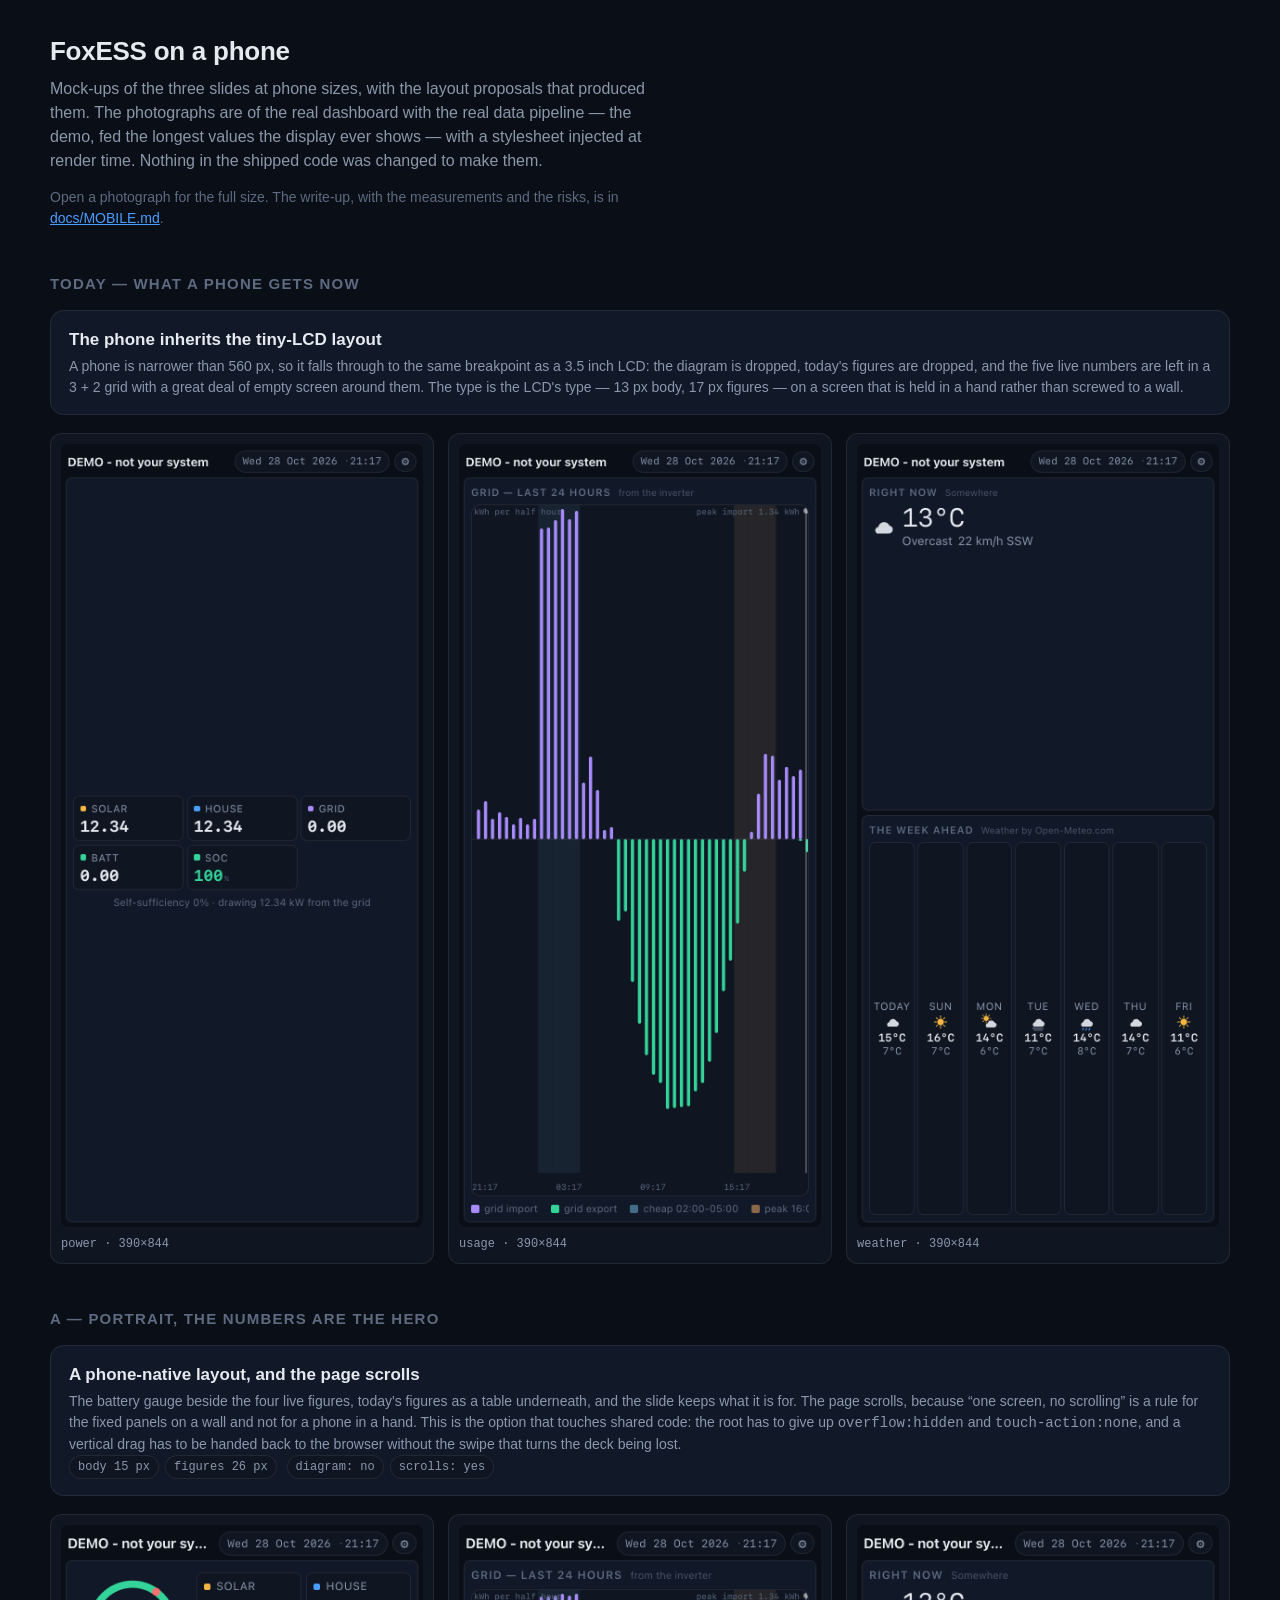
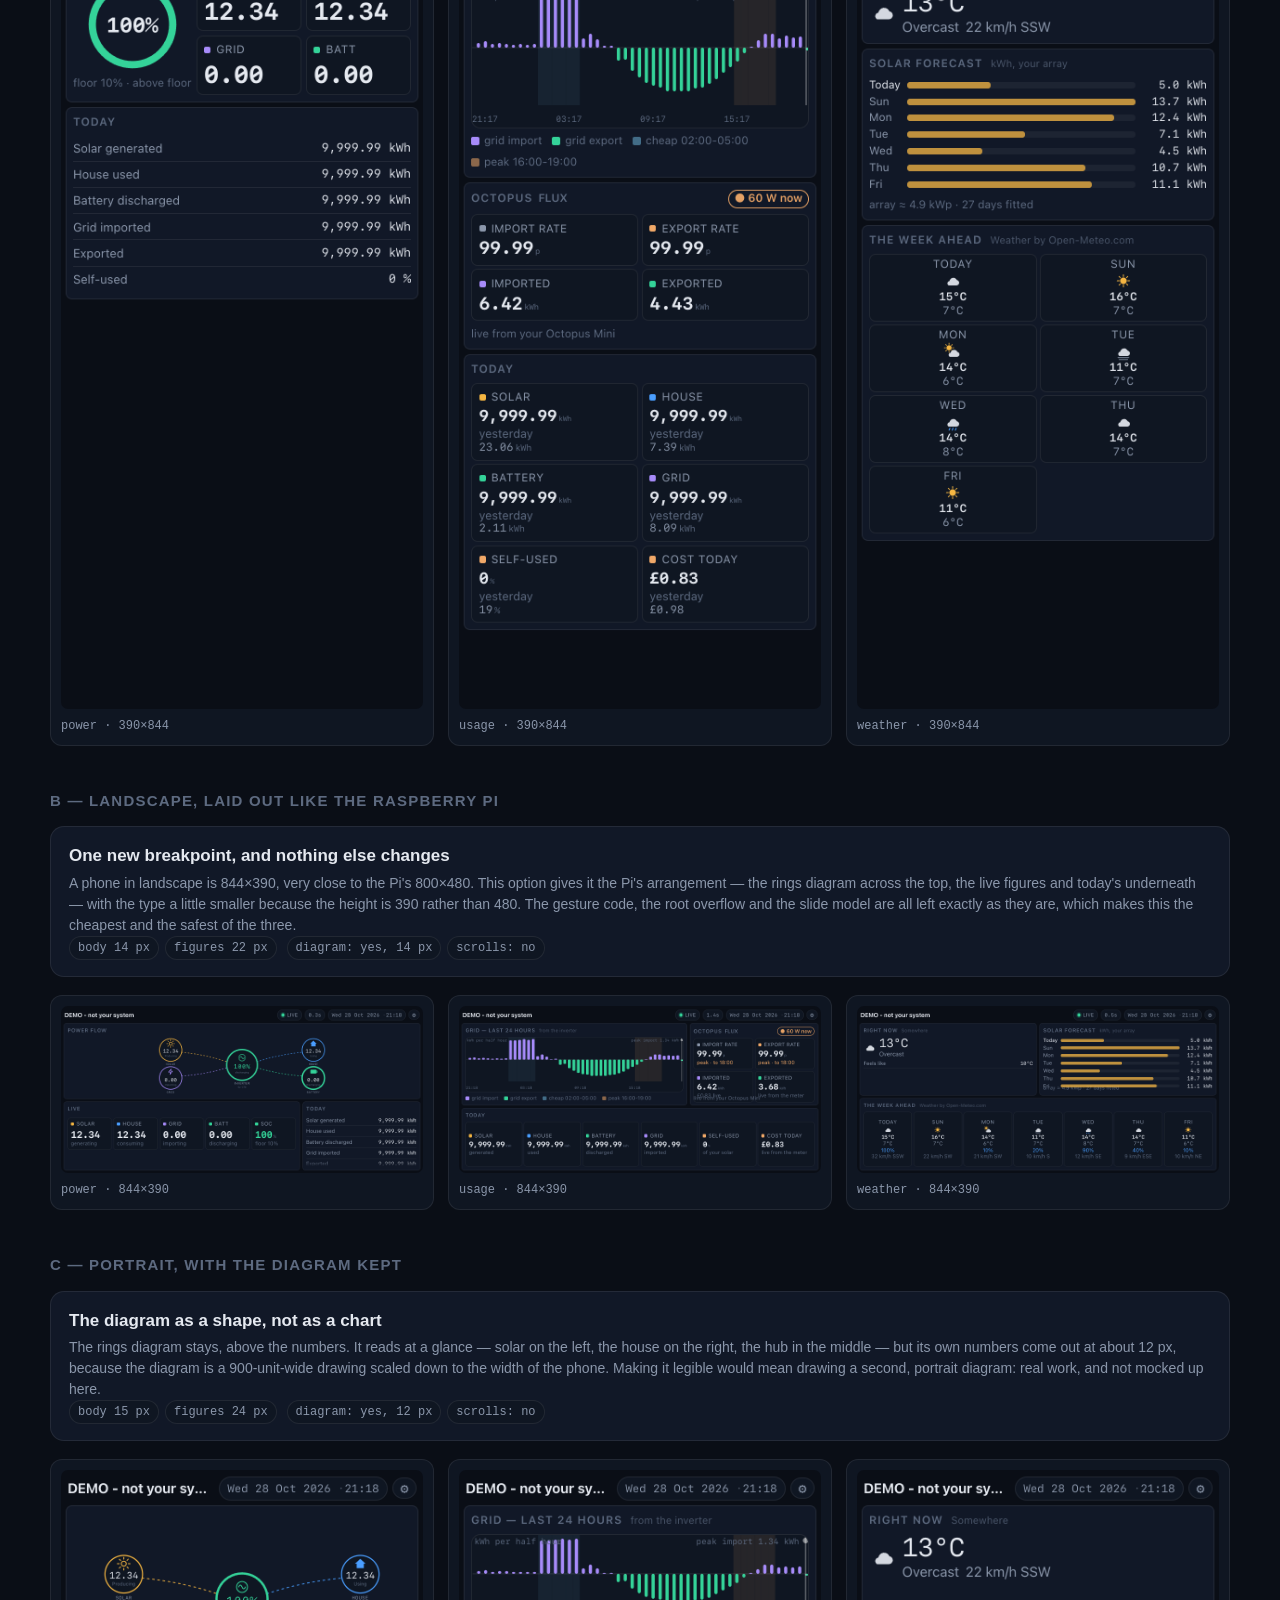
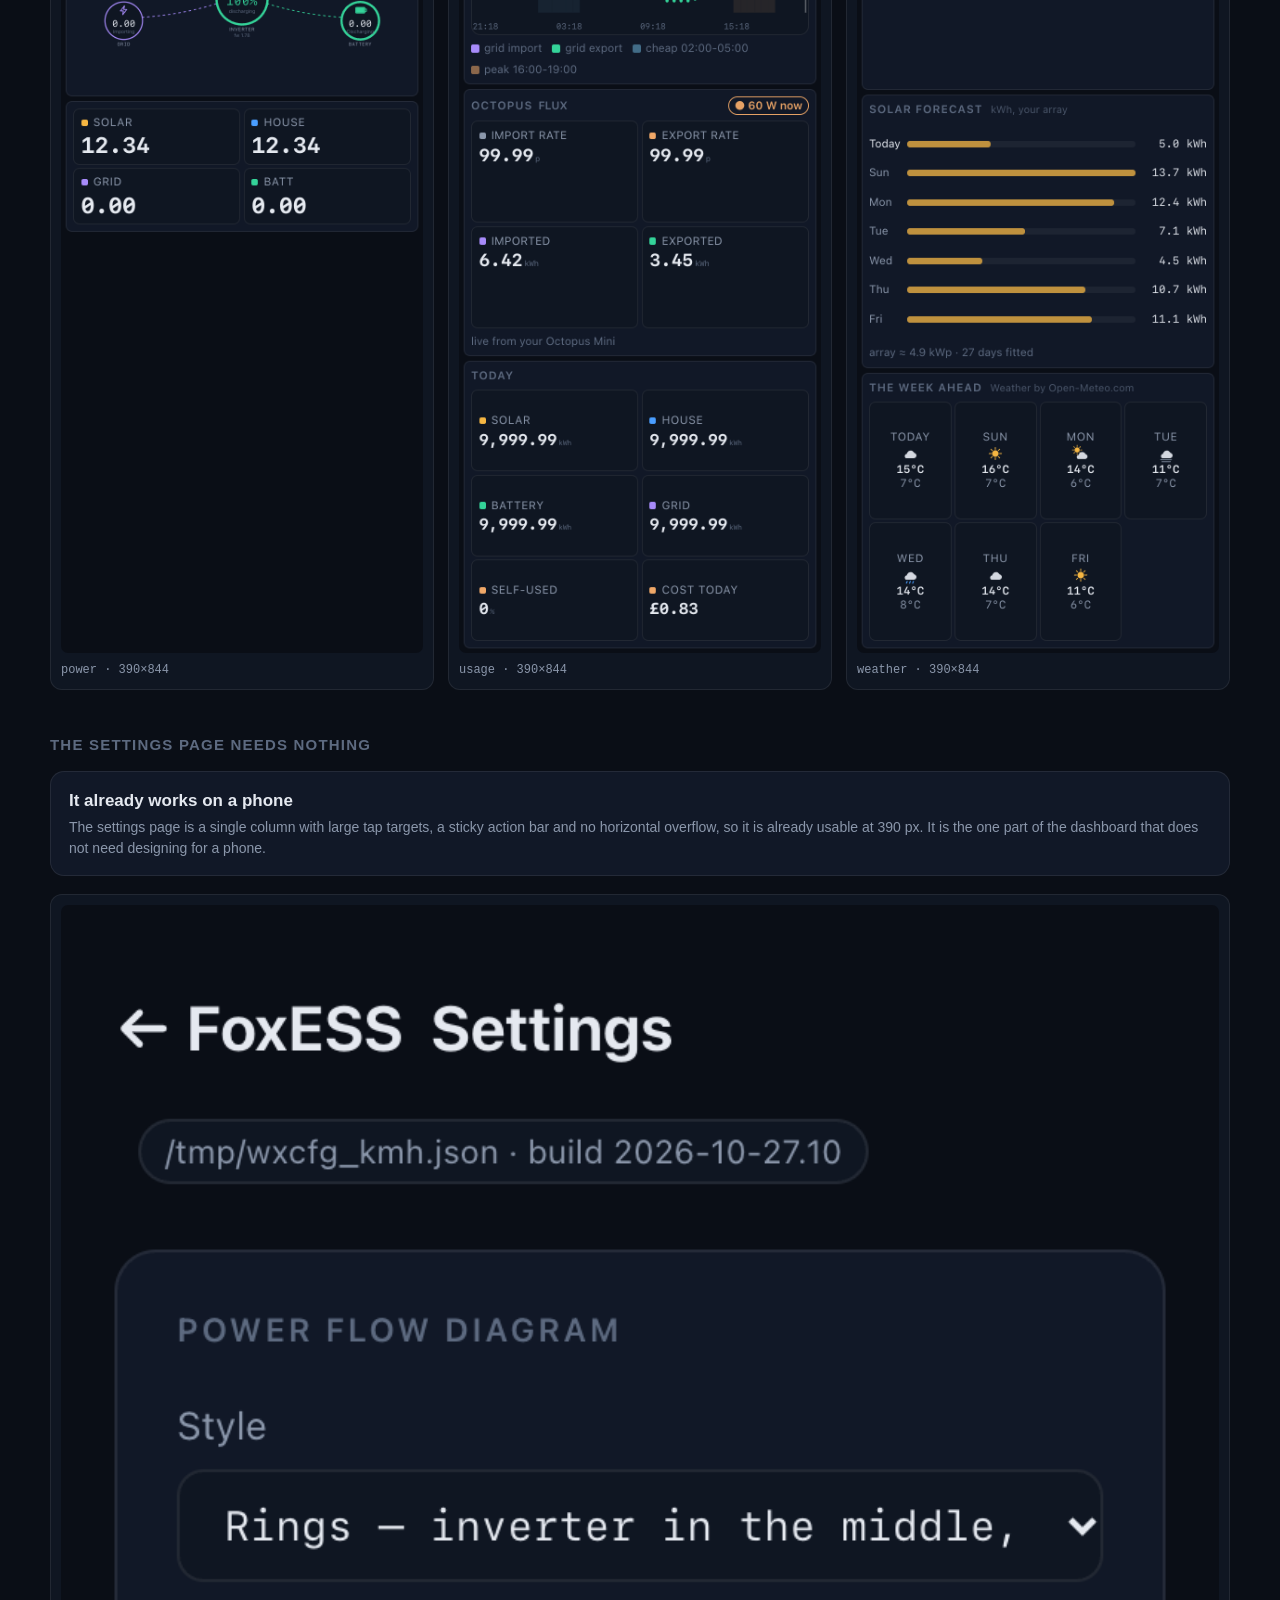
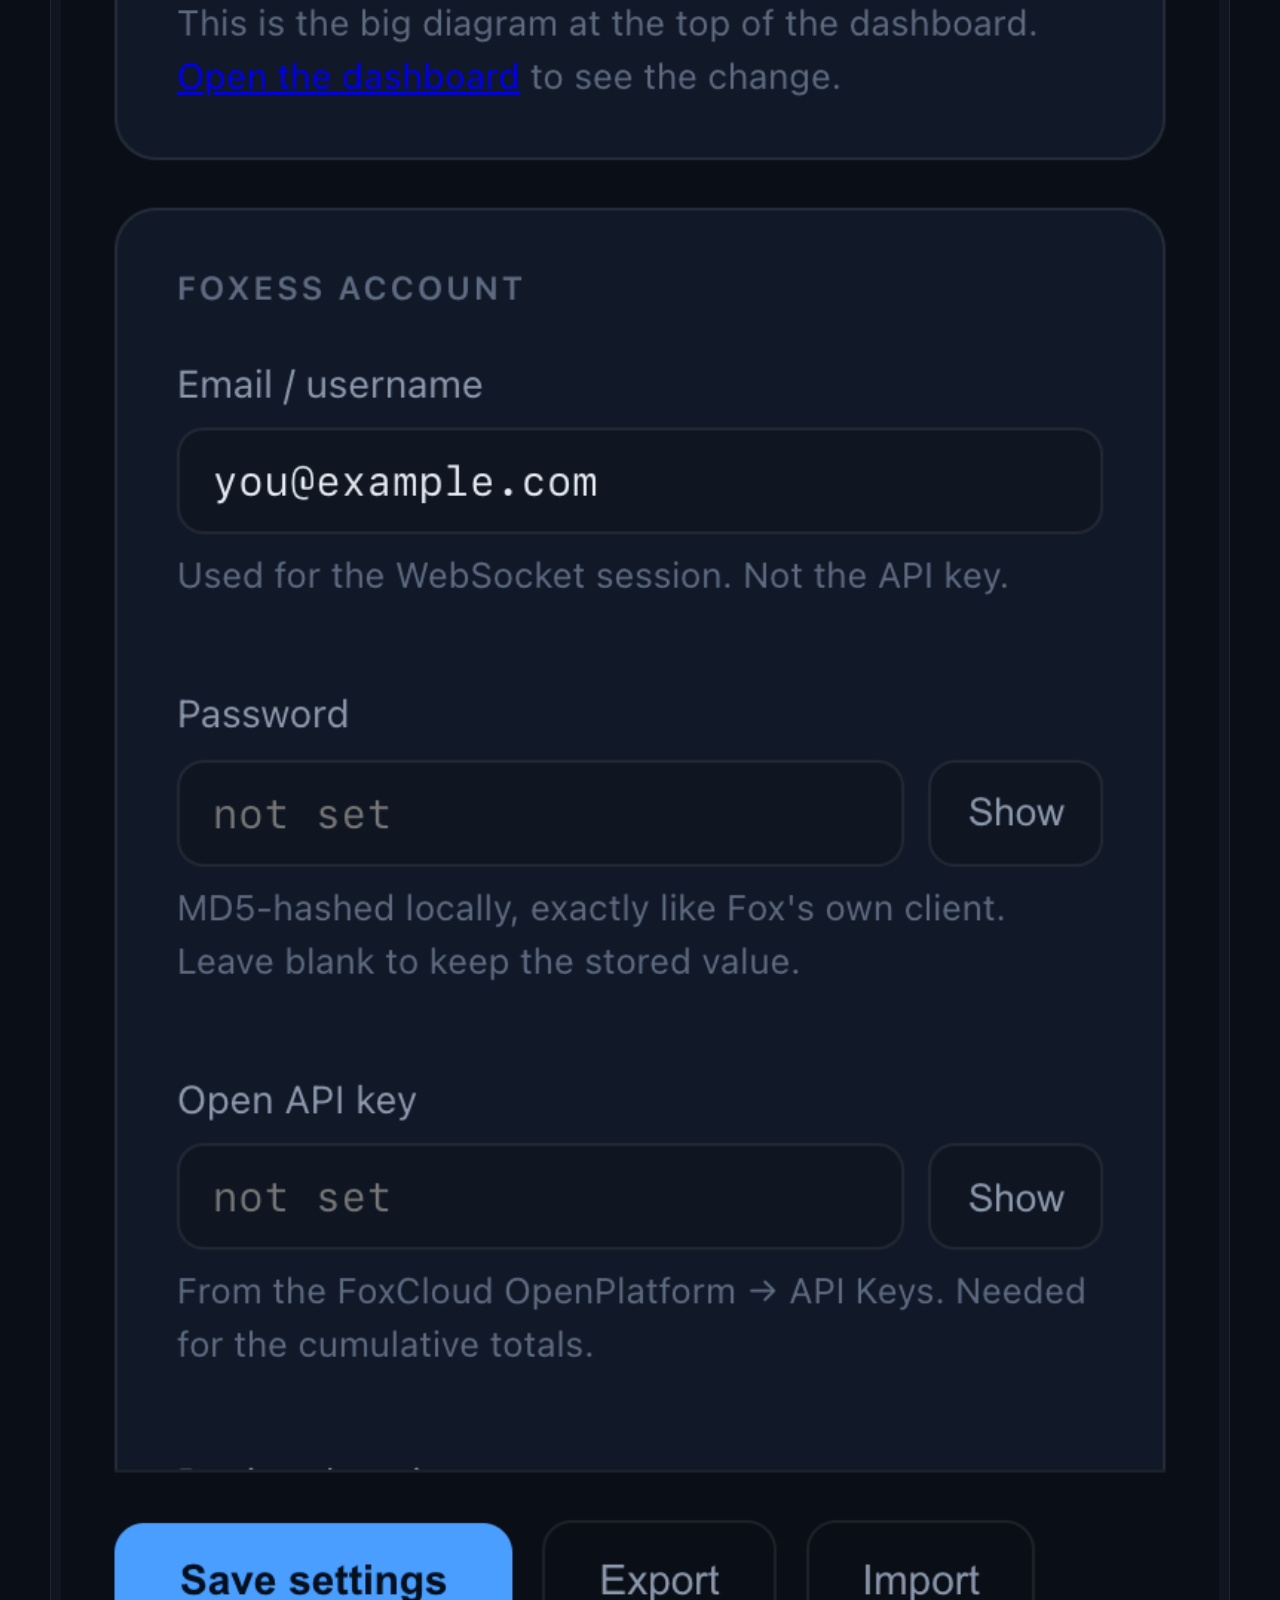
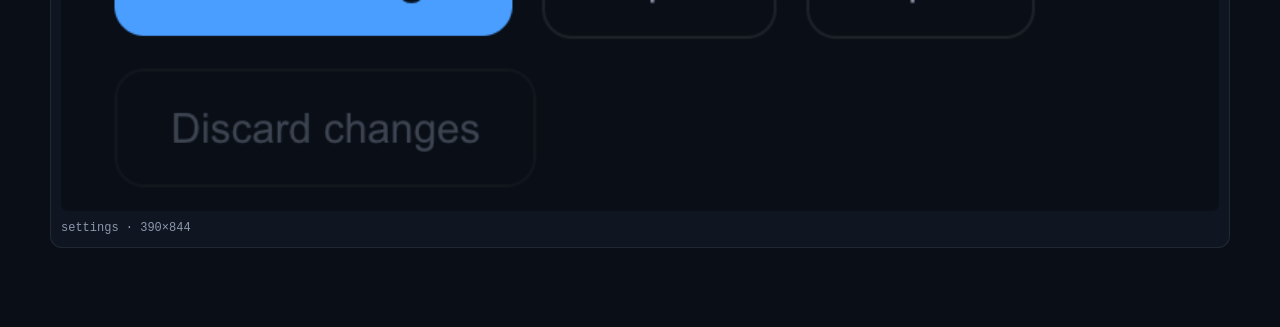
==== docs/mockups/index.html @ 98e1ace0 "The phone layouts, as proposals and pictures. A phone is narrower than the smallest breakpoint the d" ====
<!DOCTYPE html>
<html lang="en">
<head>
<meta charset="utf-8">
<meta name="viewport" content="width=device-width,initial-scale=1">
<title>FoxESS on a phone — mock-ups</title>
<style>
:root{
  --bg:#0a0e16; --panel:#111827; --panel2:#0f1622; --line:rgba(255,255,255,.08);
  --text:#e5e9f0; --muted:#8b97ab; --dim:#5d6a80;
  --pv:#f5b642; --load:#4a9eff; --grid:#a78bfa; --bat:#34d399;
  --font-ui:-apple-system,BlinkMacSystemFont,"Segoe UI",Roboto,sans-serif;
  --font-mono:ui-monospace,SFMono-Regular,Menlo,Consolas,monospace;
}
*{box-sizing:border-box}
body{background:var(--bg);color:var(--text);font-family:var(--font-ui);
     margin:0;padding:32px 20px 80px;line-height:1.5}
main{max-width:1180px;margin:0 auto}
h1{font-size:26px;margin:0 0 6px;letter-spacing:-.01em}
h2{font-size:15px;letter-spacing:.08em;text-transform:uppercase;color:var(--dim);
   margin:44px 0 14px;font-weight:600}
p.lede{color:var(--muted);max-width:70ch;margin:0 0 8px}
p.note{color:var(--dim);font-size:14px;max-width:78ch}
a{color:var(--load)}
.card{background:var(--panel);border:1px solid var(--line);border-radius:14px;
      padding:16px 18px;margin:0 0 18px}
.card h3{margin:0 0 4px;font-size:17px}
.card p{margin:0;color:var(--muted);font-size:14px}
.shots{display:grid;grid-template-columns:repeat(auto-fit,minmax(260px,1fr));gap:14px}
figure{margin:0;background:var(--panel2);border:1px solid var(--line);border-radius:12px;
       padding:10px}
figure img{width:100%;display:block;border-radius:7px;background:#000}
figcaption{color:var(--muted);font-size:12px;margin-top:8px;font-family:var(--font-mono)}
table{border-collapse:collapse;width:100%;margin-top:10px;font-size:13px}
th,td{text-align:left;padding:6px 10px;border-bottom:1px solid var(--line)}
th{color:var(--dim);font-weight:600;text-transform:uppercase;font-size:11px;
   letter-spacing:.08em}
td{font-family:var(--font-mono);color:var(--muted)}
td.k{font-family:var(--font-ui);color:var(--text)}
.yes{color:var(--bat)}.no{color:var(--pv)}
.pill{display:inline-block;padding:2px 8px;border-radius:999px;background:var(--panel2);
      border:1px solid var(--line);color:var(--muted);font-size:12px;
      font-family:var(--font-mono);margin-right:6px}
</style>
</head>
<body>
<main>
  <h1>FoxESS on a phone</h1>
  <p class="lede">
    Mock-ups of the three slides at phone sizes, with the layout proposals
    that produced them. The photographs are of the real dashboard with the
    real data pipeline — the demo, fed the longest values the display ever
    shows — with a stylesheet injected at render time. Nothing in the
    shipped code was changed to make them.
  </p>
  <p class="note">
    Open a photograph for the full size. The write-up, with the measurements
    and the risks, is in <a href="../MOBILE.md">docs/MOBILE.md</a>.
  </p>

  <h2>Today — what a phone gets now</h2>
  <div class="card">
    <h3>The phone inherits the tiny-LCD layout</h3>
    <p>
      A phone is narrower than 560&nbsp;px, so it falls through to the same
      breakpoint as a 3.5&nbsp;inch LCD: the diagram is dropped, today's
      figures are dropped, and the five live numbers are left in a 3&nbsp;+&nbsp;2
      grid with a great deal of empty screen around them. The type is the
      LCD's type — 13&nbsp;px body, 17&nbsp;px figures — on a screen that is
      held in a hand rather than screwed to a wall.
    </p>
  </div>
  <div class="shots">
    <figure><img src="mobile-today-power-phone-390x844.png" alt="Power slide today">
      <figcaption>power · 390×844</figcaption></figure>
    <figure><img src="mobile-today-usage-phone-390x844.png" alt="Usage slide today">
      <figcaption>usage · 390×844</figcaption></figure>
    <figure><img src="mobile-today-weather-phone-390x844.png" alt="Weather slide today">
      <figcaption>weather · 390×844</figcaption></figure>
  </div>

  <h2>A — portrait, the numbers are the hero</h2>
  <div class="card">
    <h3>A phone-native layout, and the page scrolls</h3>
    <p>
      The battery gauge beside the four live figures, today's figures as a
      table underneath, and the slide keeps what it is for. The page scrolls,
      because “one screen, no scrolling” is a rule for the fixed panels on a
      wall and not for a phone in a hand. This is the option that touches
      shared code: the root has to give up <code>overflow:hidden</code> and
      <code>touch-action:none</code>, and a vertical drag has to be handed
      back to the browser without the swipe that turns the deck being lost.
    </p>
    <p><span class="pill">body 15 px</span><span class="pill">figures 26 px</span>
       <span class="pill">diagram: no</span><span class="pill">scrolls: yes</span></p>
  </div>
  <div class="shots">
    <figure><img src="mobile-a-power-phone-390x844.png" alt="Candidate A, power slide">
      <figcaption>power · 390×844</figcaption></figure>
    <figure><img src="mobile-a-usage-phone-390x844.png" alt="Candidate A, usage slide">
      <figcaption>usage · 390×844</figcaption></figure>
    <figure><img src="mobile-a-weather-phone-390x844.png" alt="Candidate A, weather slide">
      <figcaption>weather · 390×844</figcaption></figure>
  </div>

  <h2>B — landscape, laid out like the Raspberry Pi</h2>
  <div class="card">
    <h3>One new breakpoint, and nothing else changes</h3>
    <p>
      A phone in landscape is 844×390, very close to the Pi's 800×480. This
      option gives it the Pi's arrangement — the rings diagram across the
      top, the live figures and today's underneath — with the type a little
      smaller because the height is 390 rather than 480. The gesture code,
      the root overflow and the slide model are all left exactly as they
      are, which makes this the cheapest and the safest of the three.
    </p>
    <p><span class="pill">body 14 px</span><span class="pill">figures 22 px</span>
       <span class="pill">diagram: yes, 14 px</span><span class="pill">scrolls: no</span></p>
  </div>
  <div class="shots">
    <figure><img src="mobile-b-power-phone-landscape-844x390.png" alt="Candidate B, power slide">
      <figcaption>power · 844×390</figcaption></figure>
    <figure><img src="mobile-b-usage-phone-landscape-844x390.png" alt="Candidate B, usage slide">
      <figcaption>usage · 844×390</figcaption></figure>
    <figure><img src="mobile-b-weather-phone-landscape-844x390.png" alt="Candidate B, weather slide">
      <figcaption>weather · 844×390</figcaption></figure>
  </div>

  <h2>C — portrait, with the diagram kept</h2>
  <div class="card">
    <h3>The diagram as a shape, not as a chart</h3>
    <p>
      The rings diagram stays, above the numbers. It reads at a glance — solar
      on the left, the house on the right, the hub in the middle — but its own
      numbers come out at about 12&nbsp;px, because the diagram is a
      900-unit-wide drawing scaled down to the width of the phone. Making it
      legible would mean drawing a second, portrait diagram: real work, and
      not mocked up here.
    </p>
    <p><span class="pill">body 15 px</span><span class="pill">figures 24 px</span>
       <span class="pill">diagram: yes, 12 px</span><span class="pill">scrolls: no</span></p>
  </div>
  <div class="shots">
    <figure><img src="mobile-c-power-phone-390x844.png" alt="Candidate C, power slide">
      <figcaption>power · 390×844</figcaption></figure>
    <figure><img src="mobile-c-usage-phone-390x844.png" alt="Candidate C, usage slide">
      <figcaption>usage · 390×844</figcaption></figure>
    <figure><img src="mobile-c-weather-phone-390x844.png" alt="Candidate C, weather slide">
      <figcaption>weather · 390×844</figcaption></figure>
  </div>

  <h2>The settings page needs nothing</h2>
  <div class="card">
    <h3>It already works on a phone</h3>
    <p>
      The settings page is a single column with large tap targets, a sticky
      action bar and no horizontal overflow, so it is already usable at
      390&nbsp;px. It is the one part of the dashboard that does not need
      designing for a phone.
    </p>
  </div>
  <div class="shots">
    <figure><img src="settings-phone-390x844.png" alt="The settings page on a phone">
      <figcaption>settings · 390×844</figcaption></figure>
  </div>
</main>
</body>
</html>
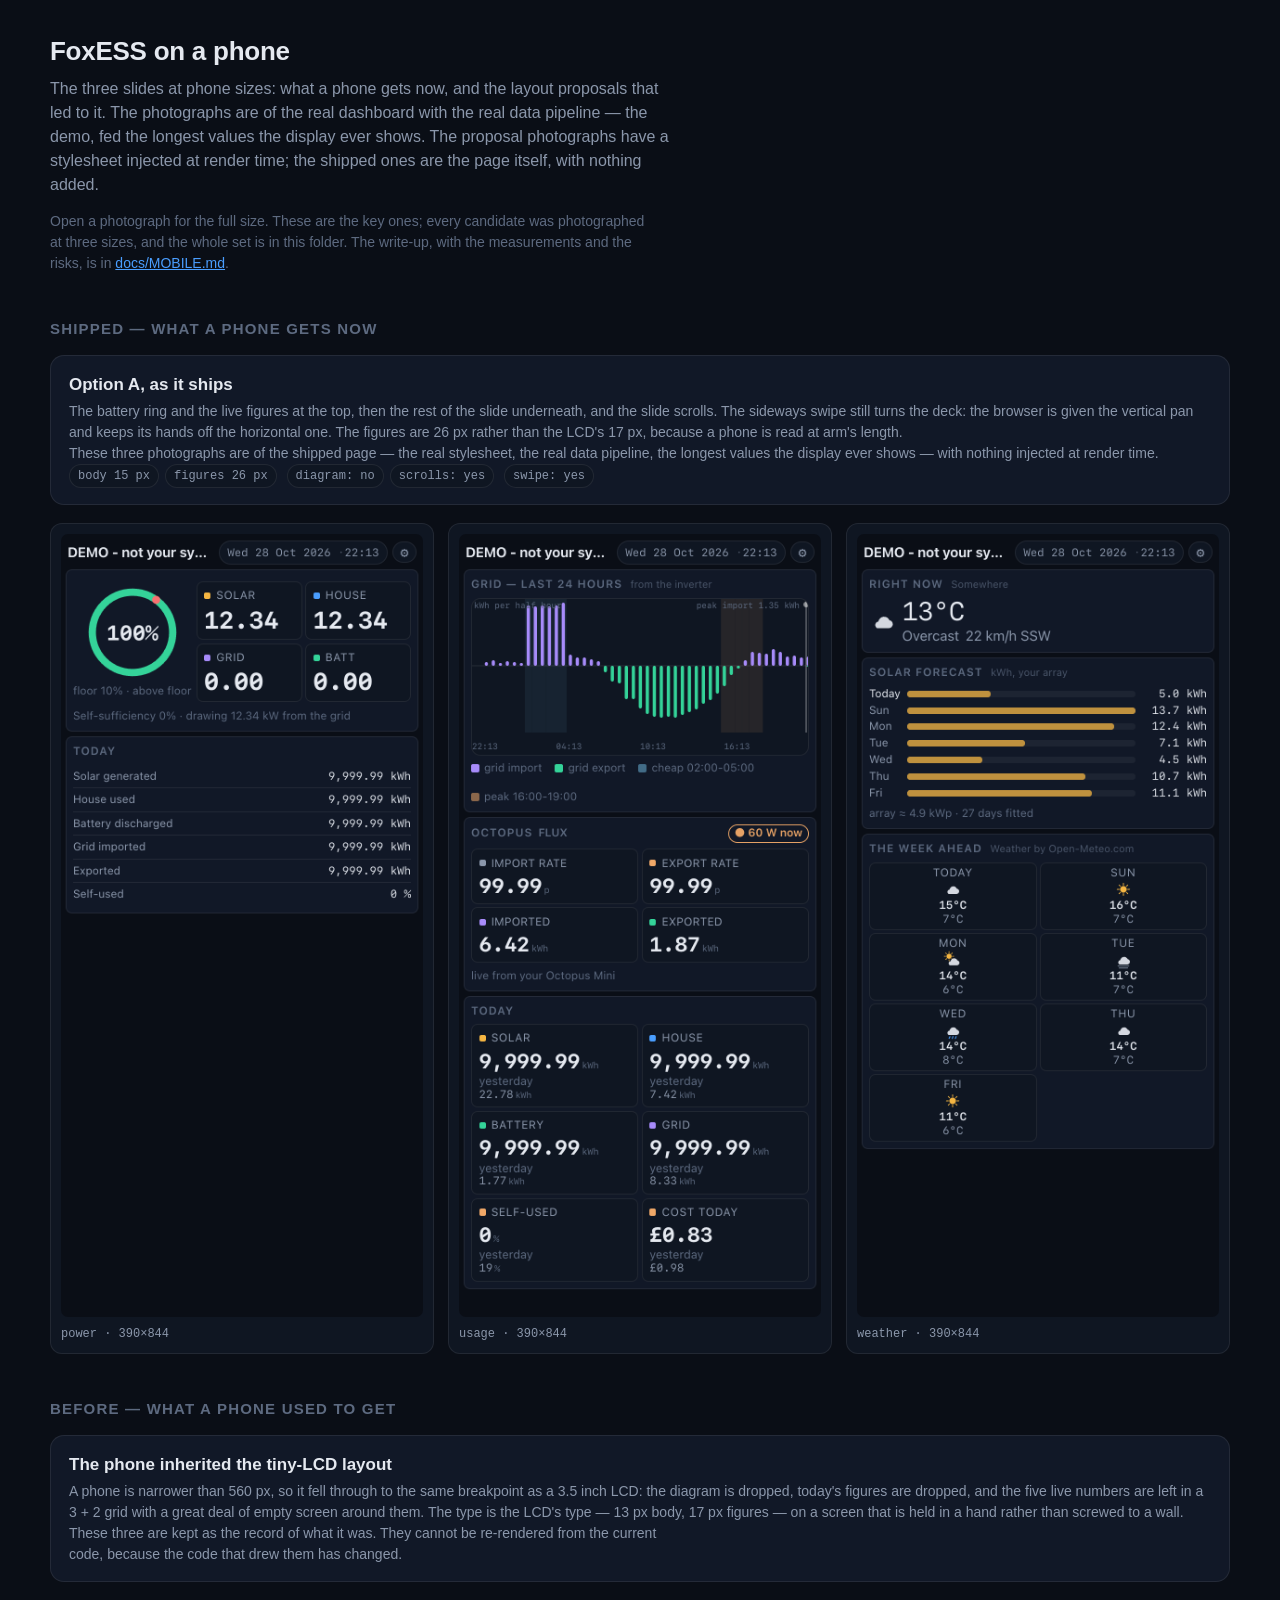
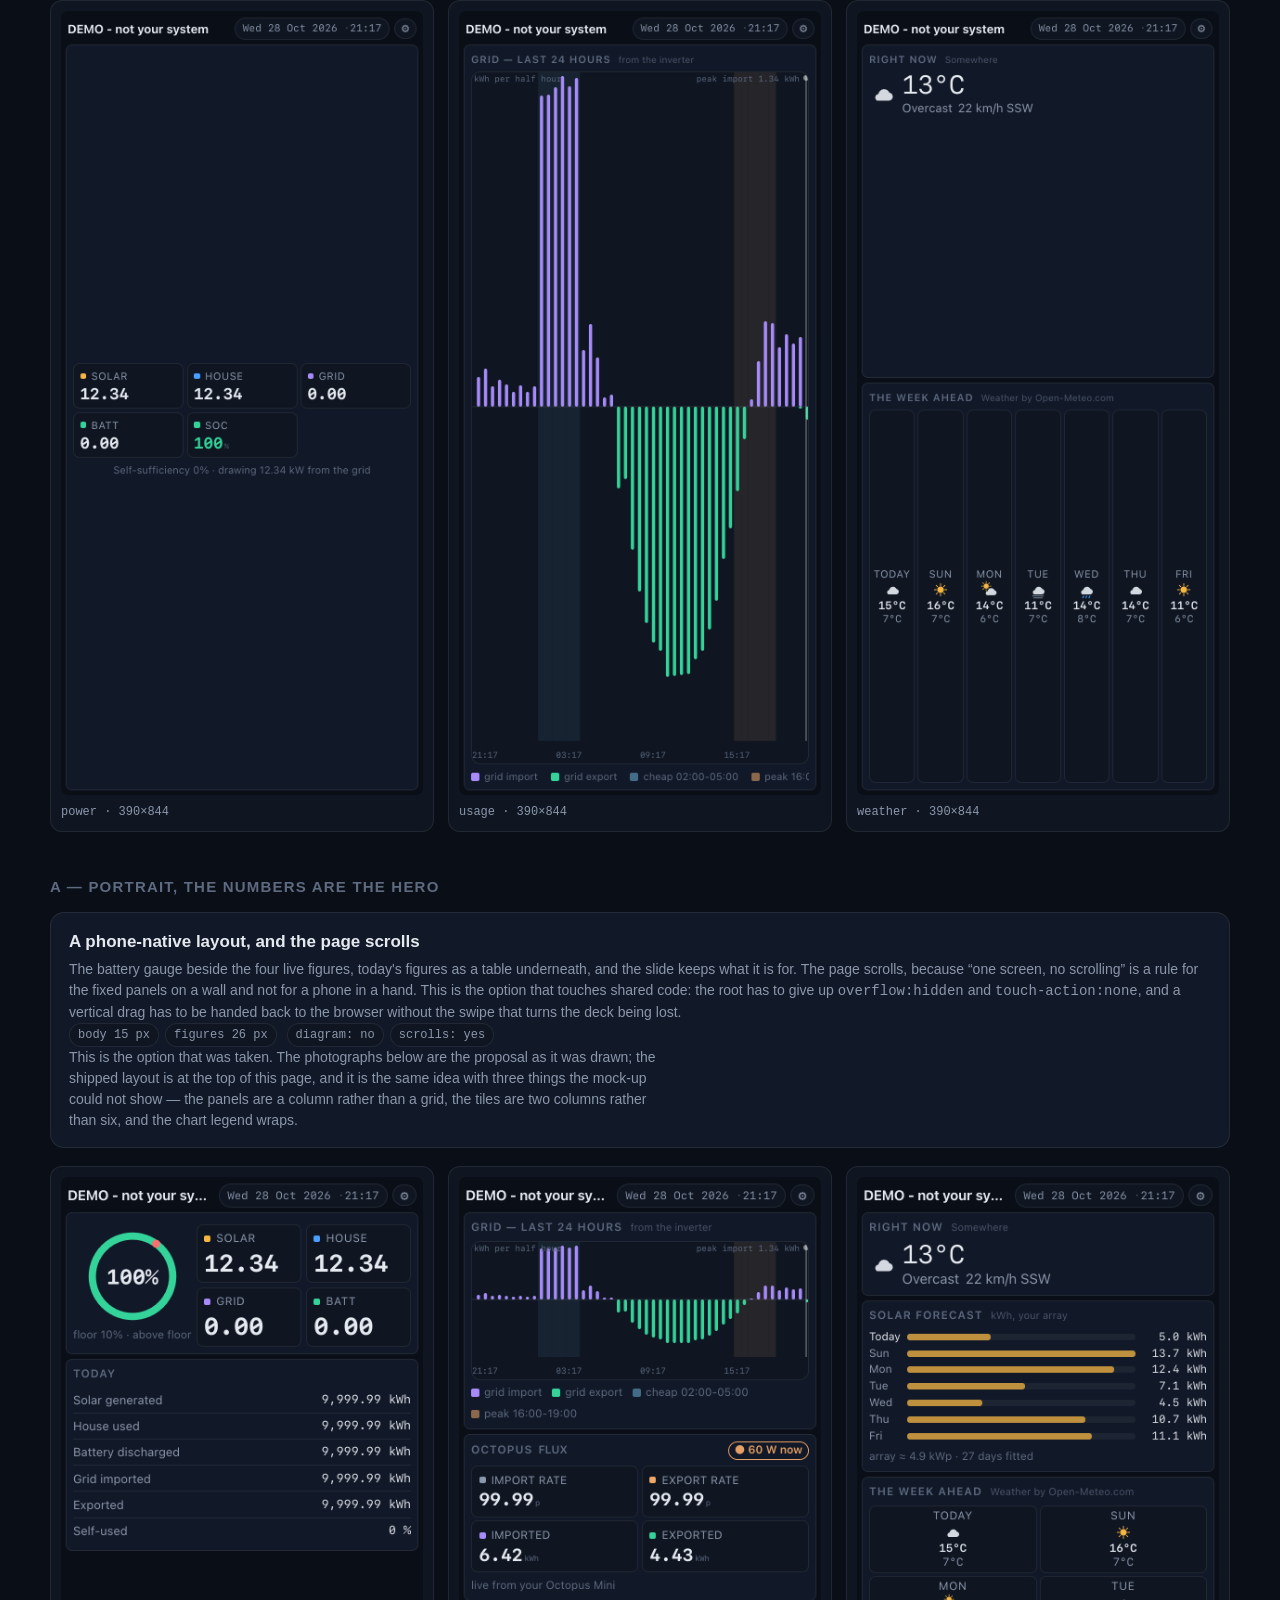
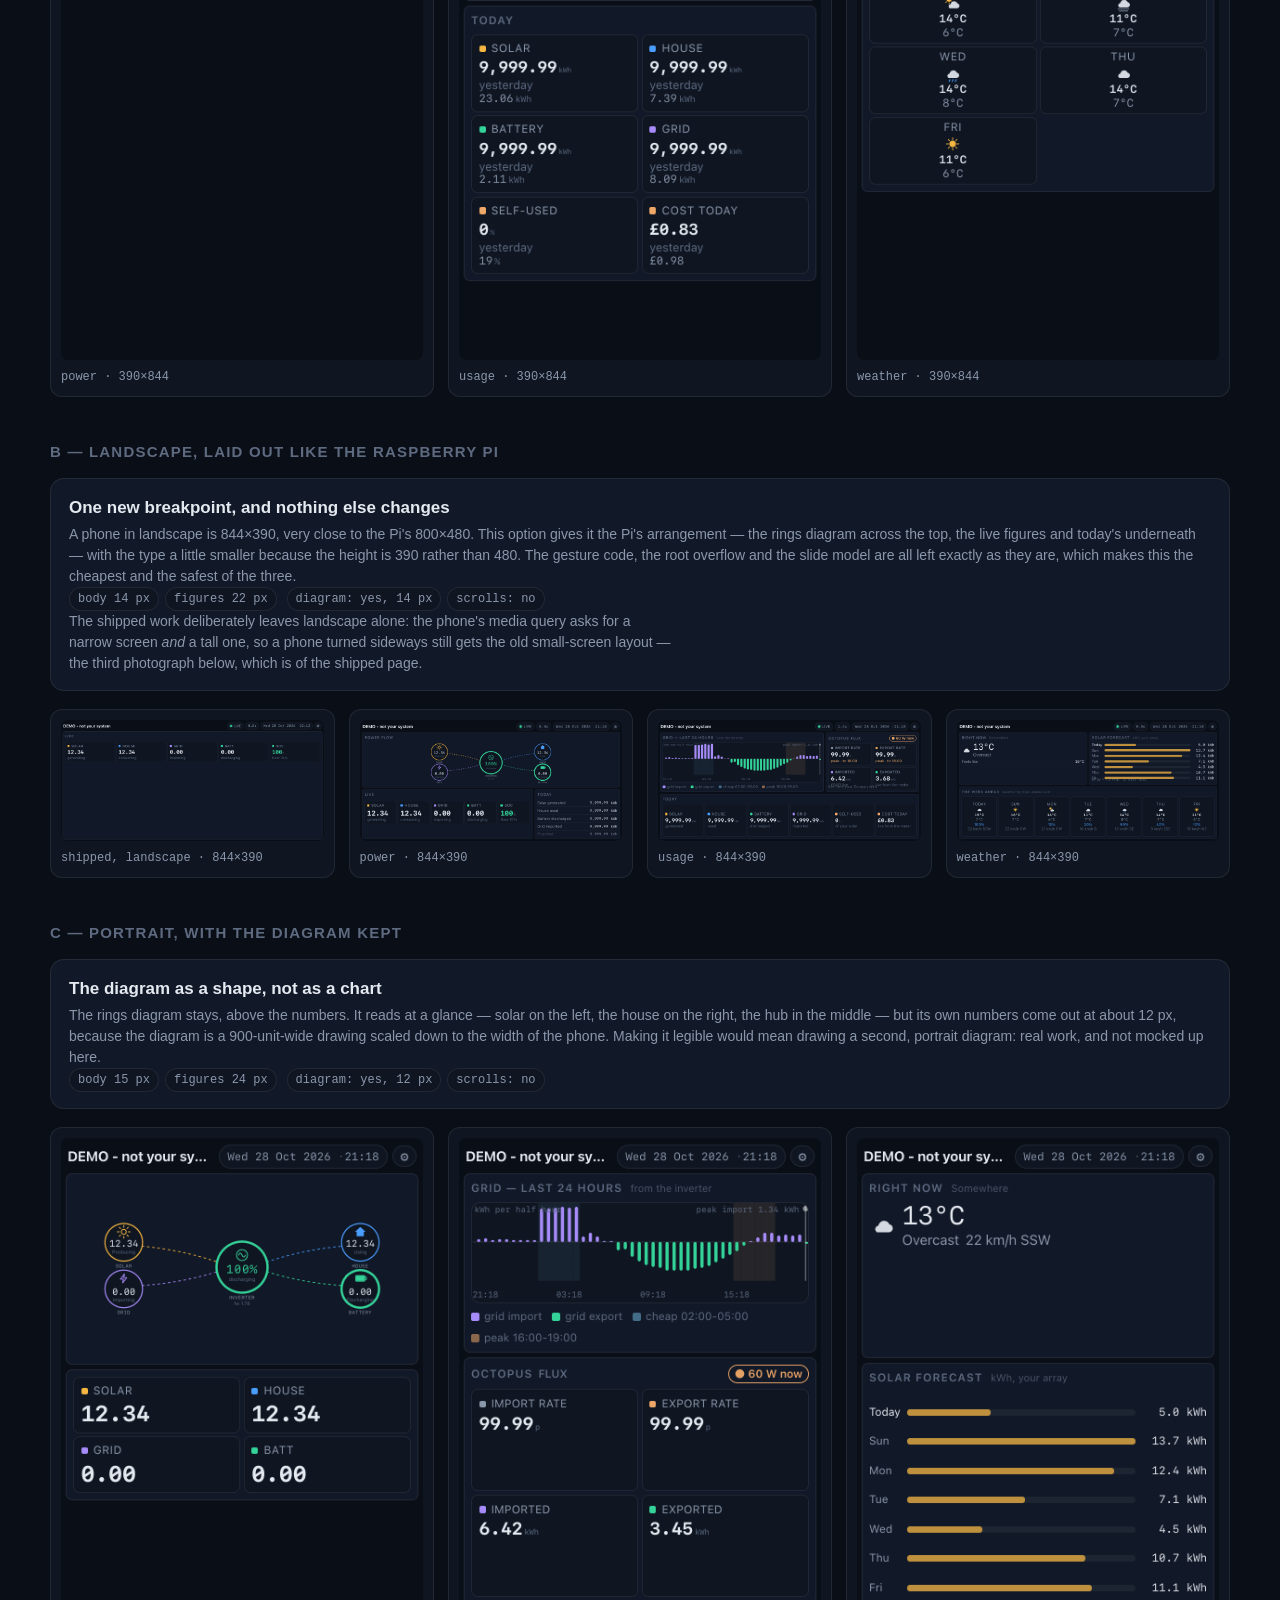
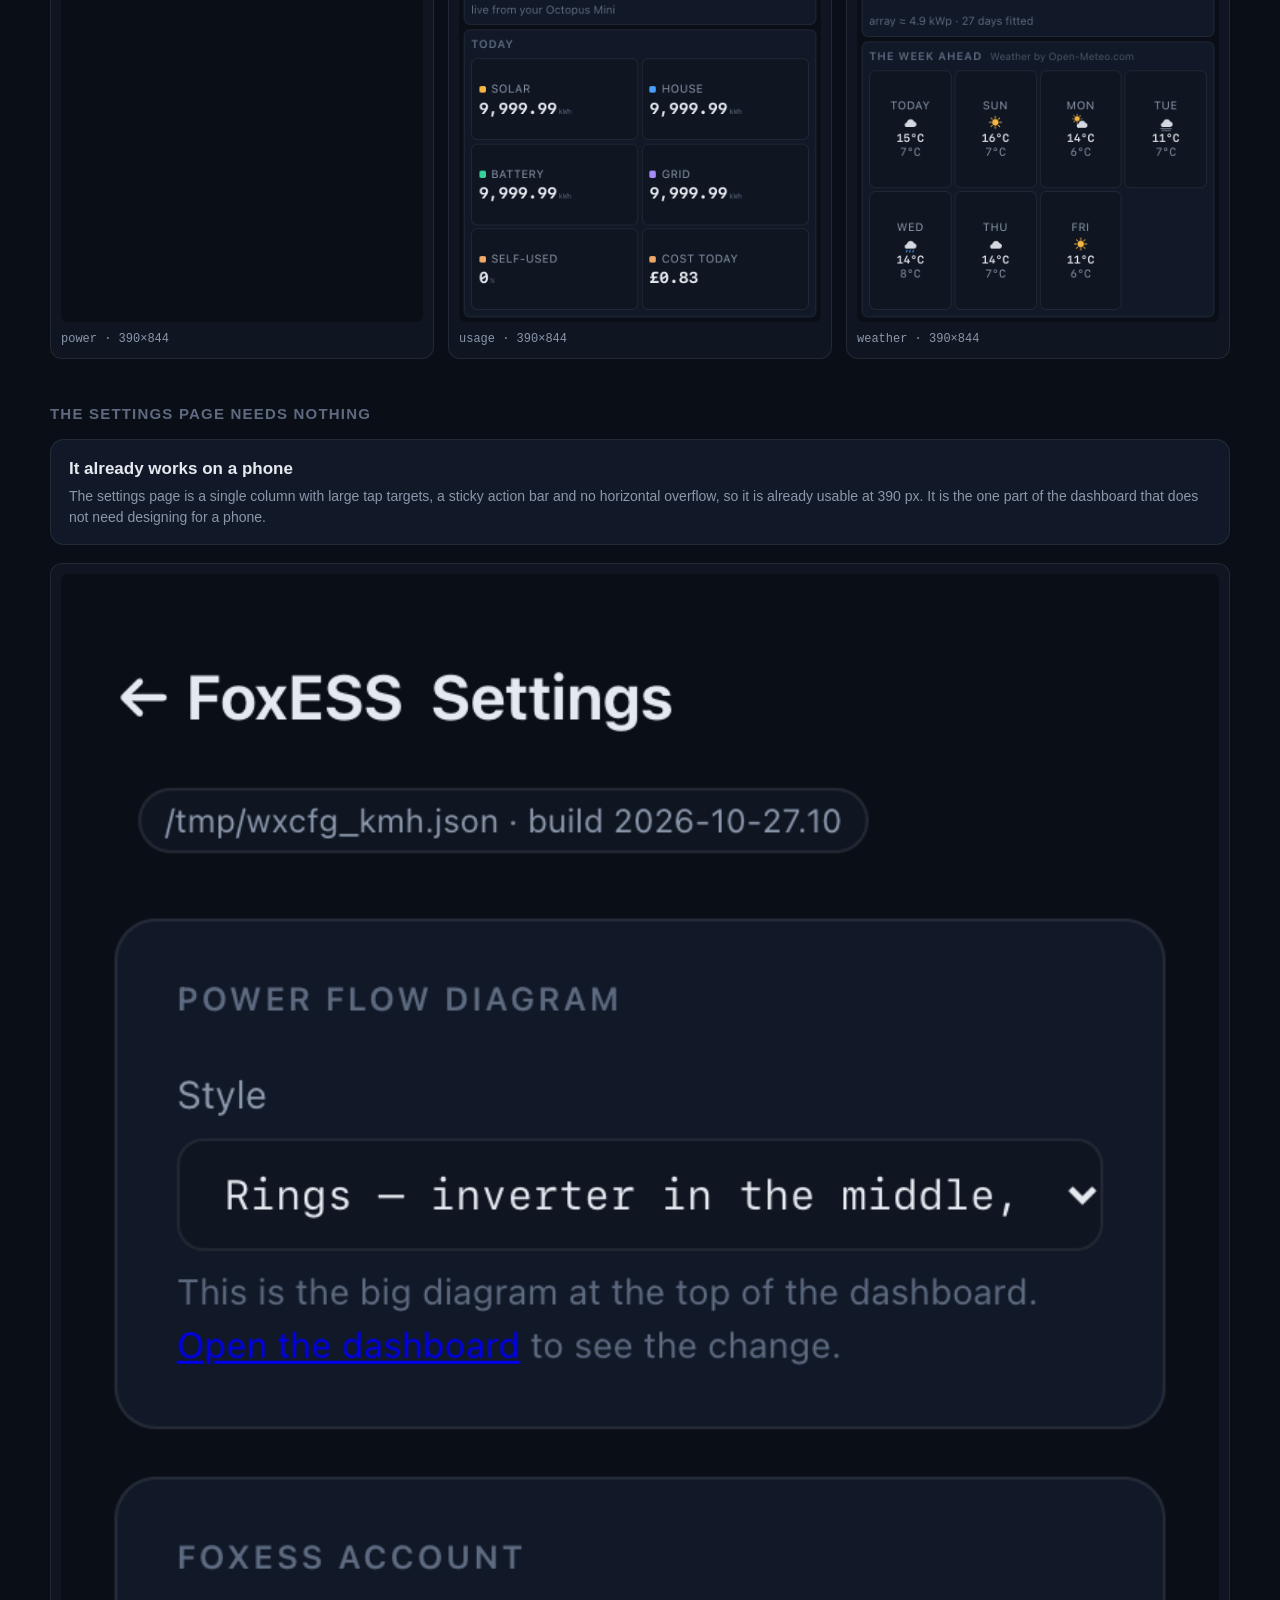
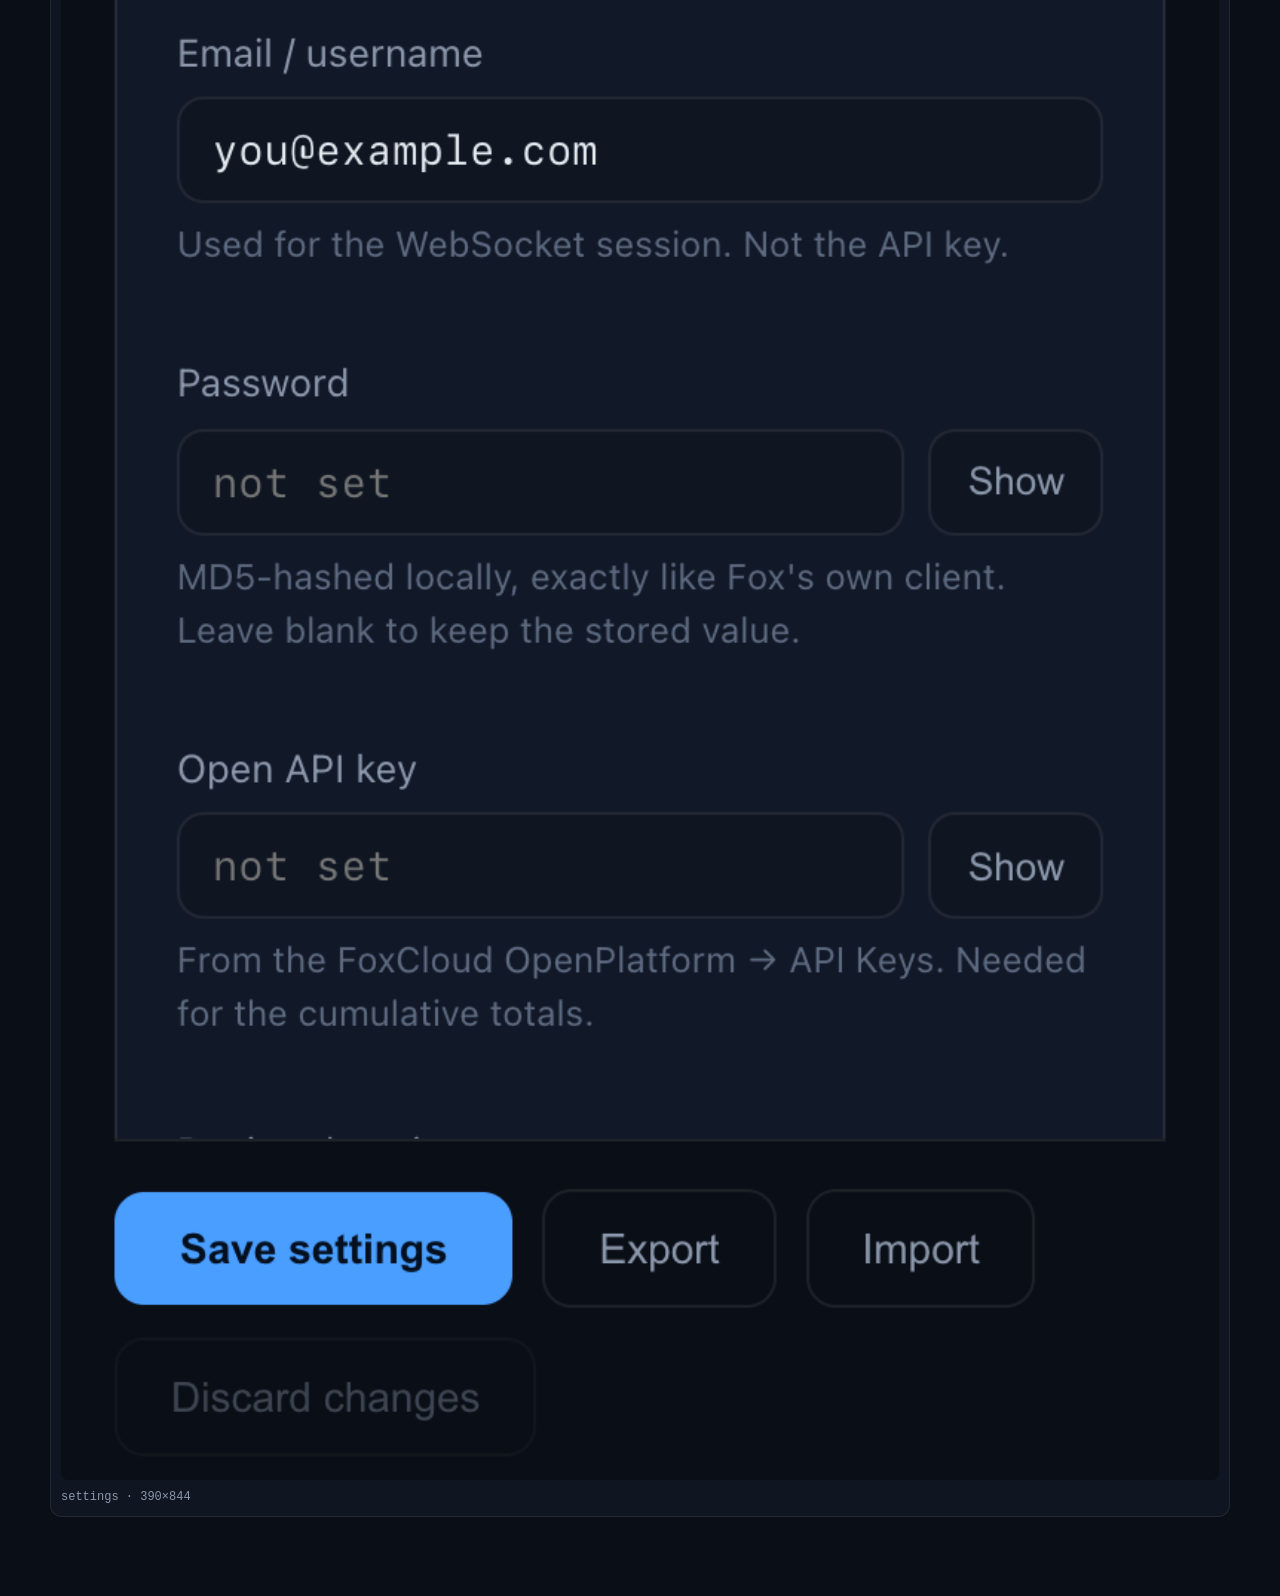
==== commit cd7d1635: "The dashboard works on a phone. A phone is another display medium, so it gets a layout of its own. T" ====
--- a/docs/mockups/index.html
+++ b/docs/mockups/index.html
@@ -47,27 +47,62 @@
 <main>
   <h1>FoxESS on a phone</h1>
   <p class="lede">
-    Mock-ups of the three slides at phone sizes, with the layout proposals
-    that produced them. The photographs are of the real dashboard with the
-    real data pipeline — the demo, fed the longest values the display ever
-    shows — with a stylesheet injected at render time. Nothing in the
-    shipped code was changed to make them.
+    The three slides at phone sizes: what a phone gets now, and the layout
+    proposals that led to it. The photographs are of the real dashboard with
+    the real data pipeline — the demo, fed the longest values the display ever
+    shows. The proposal photographs have a stylesheet injected at render time;
+    the shipped ones are the page itself, with nothing added.
   </p>
   <p class="note">
-    Open a photograph for the full size. The write-up, with the measurements
-    and the risks, is in <a href="../MOBILE.md">docs/MOBILE.md</a>.
+    Open a photograph for the full size. These are the key ones; every
+    candidate was photographed at three sizes, and the whole set is in this
+    folder. The write-up, with the measurements and the risks, is in
+    <a href="../MOBILE.md">docs/MOBILE.md</a>.
   </p>
 
-  <h2>Today — what a phone gets now</h2>
-  <div class="card">
-    <h3>The phone inherits the tiny-LCD layout</h3>
-    <p>
-      A phone is narrower than 560&nbsp;px, so it falls through to the same
+  <h2>Shipped — what a phone gets now</h2>
+  <div class="card">
+    <h3>Option A, as it ships</h3>
+    <p>
+      The battery ring and the live figures at the top, then the rest of the
+      slide underneath, and the slide scrolls. The sideways swipe still turns
+      the deck: the browser is given the vertical pan and keeps its hands off
+      the horizontal one. The figures are 26&nbsp;px rather than the
+      LCD's 17&nbsp;px, because a phone is read at arm's length.
+    </p>
+    <p>
+      These three photographs are of the shipped page — the real stylesheet,
+      the real data pipeline, the longest values the display ever shows —
+      with nothing injected at render time.
+    </p>
+    <p><span class="pill">body 15 px</span><span class="pill">figures 26 px</span>
+       <span class="pill">diagram: no</span><span class="pill">scrolls: yes</span>
+       <span class="pill">swipe: yes</span></p>
+  </div>
+  <div class="shots">
+    <figure><img src="mobile-shipped-power-phone-390x844.png" alt="The shipped phone layout, power slide">
+      <figcaption>power · 390×844</figcaption></figure>
+    <figure><img src="mobile-shipped-usage-phone-390x844.png" alt="The shipped phone layout, usage slide">
+      <figcaption>usage · 390×844</figcaption></figure>
+    <figure><img src="mobile-shipped-weather-phone-390x844.png" alt="The shipped phone layout, weather slide">
+      <figcaption>weather · 390×844</figcaption></figure>
+  </div>
+
+  <h2>Before — what a phone used to get</h2>
+  <div class="card">
+    <h3>The phone inherited the tiny-LCD layout</h3>
+    <p>
+      A phone is narrower than 560&nbsp;px, so it fell through to the same
       breakpoint as a 3.5&nbsp;inch LCD: the diagram is dropped, today's
       figures are dropped, and the five live numbers are left in a 3&nbsp;+&nbsp;2
       grid with a great deal of empty screen around them. The type is the
       LCD's type — 13&nbsp;px body, 17&nbsp;px figures — on a screen that is
       held in a hand rather than screwed to a wall.
+    </p>
+    <p class="note">
+      These three are kept as the record of what it was. They cannot be
+      re-rendered from the current code, because the code that drew them has
+      changed.
     </p>
   </div>
   <div class="shots">
@@ -93,6 +128,13 @@
     </p>
     <p><span class="pill">body 15 px</span><span class="pill">figures 26 px</span>
        <span class="pill">diagram: no</span><span class="pill">scrolls: yes</span></p>
+    <p class="note">
+      This is the option that was taken. The photographs below are the
+      proposal as it was drawn; the shipped layout is at the top of this
+      page, and it is the same idea with three things the mock-up could not
+      show — the panels are a column rather than a grid, the tiles are two
+      columns rather than six, and the chart legend wraps.
+    </p>
   </div>
   <div class="shots">
     <figure><img src="mobile-a-power-phone-390x844.png" alt="Candidate A, power slide">
@@ -116,8 +158,16 @@
     </p>
     <p><span class="pill">body 14 px</span><span class="pill">figures 22 px</span>
        <span class="pill">diagram: yes, 14 px</span><span class="pill">scrolls: no</span></p>
-  </div>
-  <div class="shots">
+    <p class="note">
+      The shipped work deliberately leaves landscape alone: the phone's media
+      query asks for a narrow screen <em>and</em> a tall one, so a phone
+      turned sideways still gets the old small-screen layout — the third
+      photograph below, which is of the shipped page.
+    </p>
+  </div>
+  <div class="shots">
+    <figure><img src="mobile-shipped-power-phone-landscape-844x390.png" alt="The shipped page, phone in landscape">
+      <figcaption>shipped, landscape · 844×390</figcaption></figure>
     <figure><img src="mobile-b-power-phone-landscape-844x390.png" alt="Candidate B, power slide">
       <figcaption>power · 844×390</figcaption></figure>
     <figure><img src="mobile-b-usage-phone-landscape-844x390.png" alt="Candidate B, usage slide">
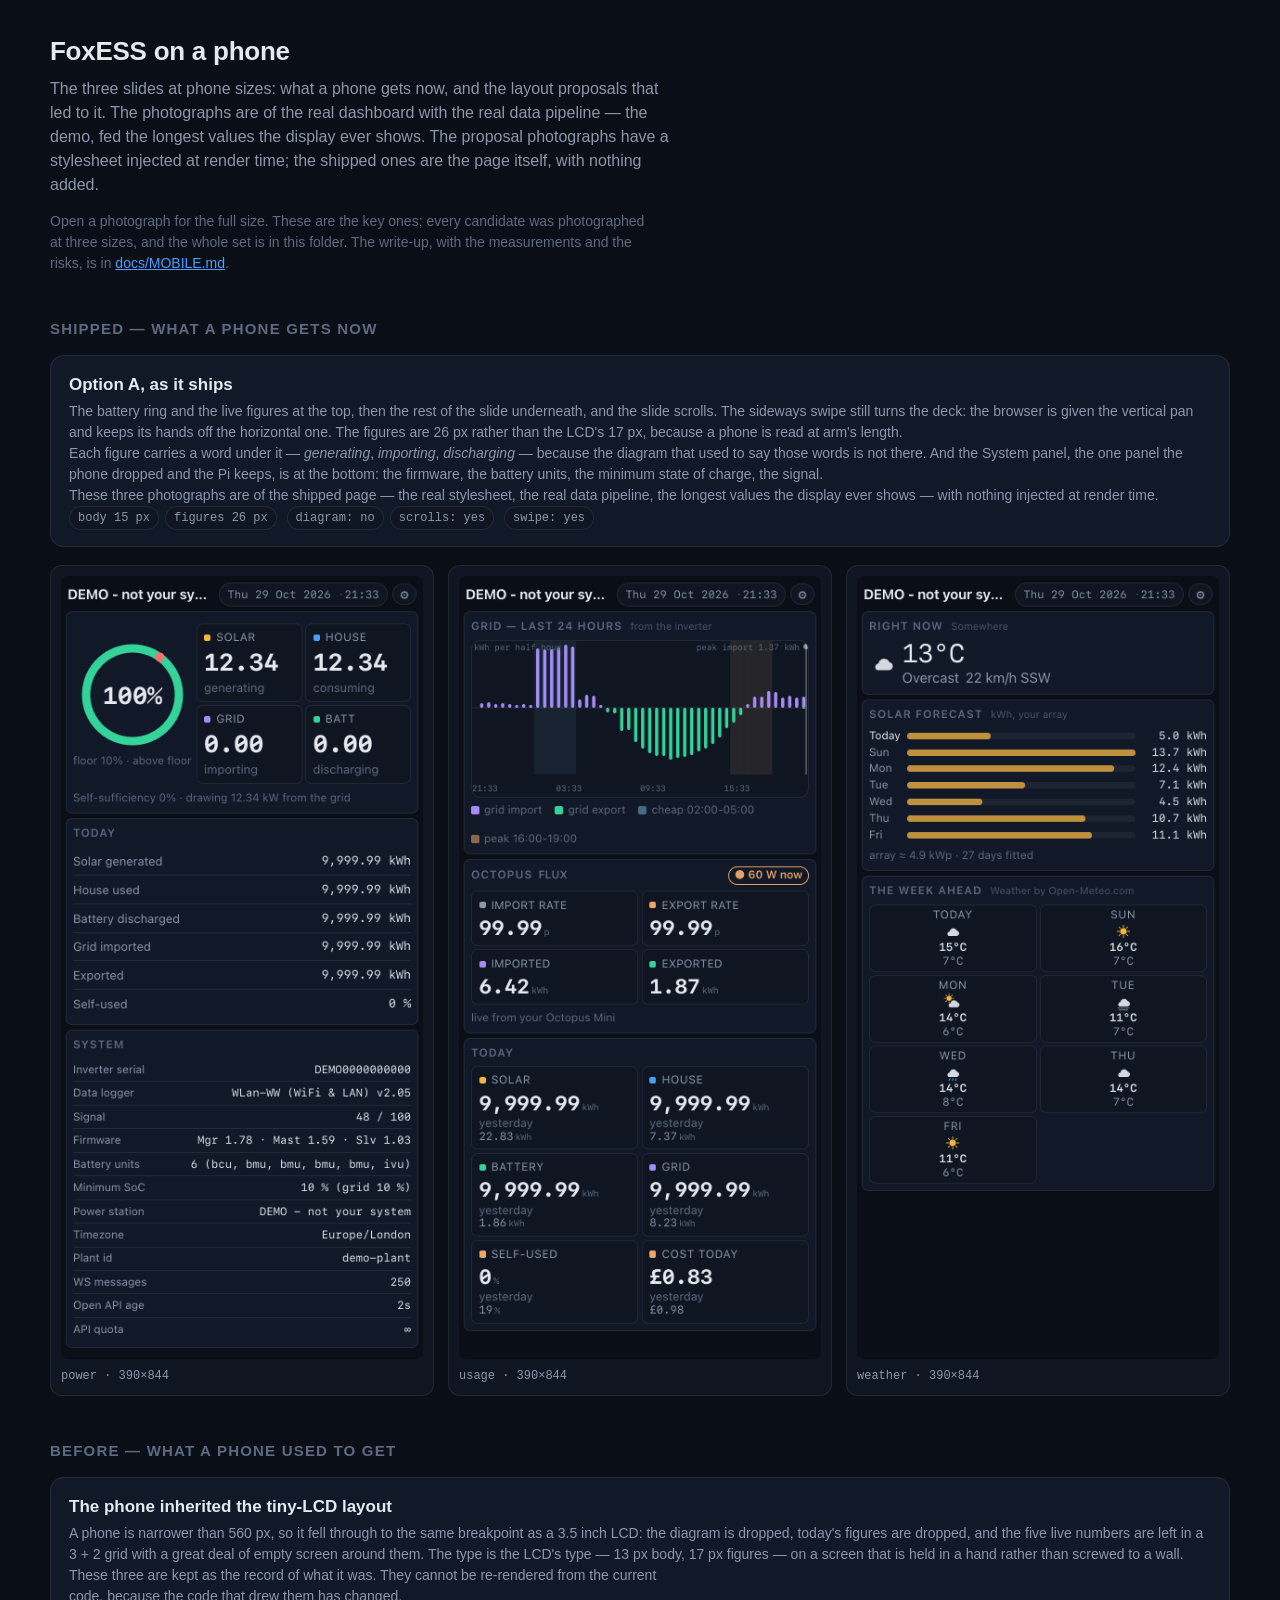
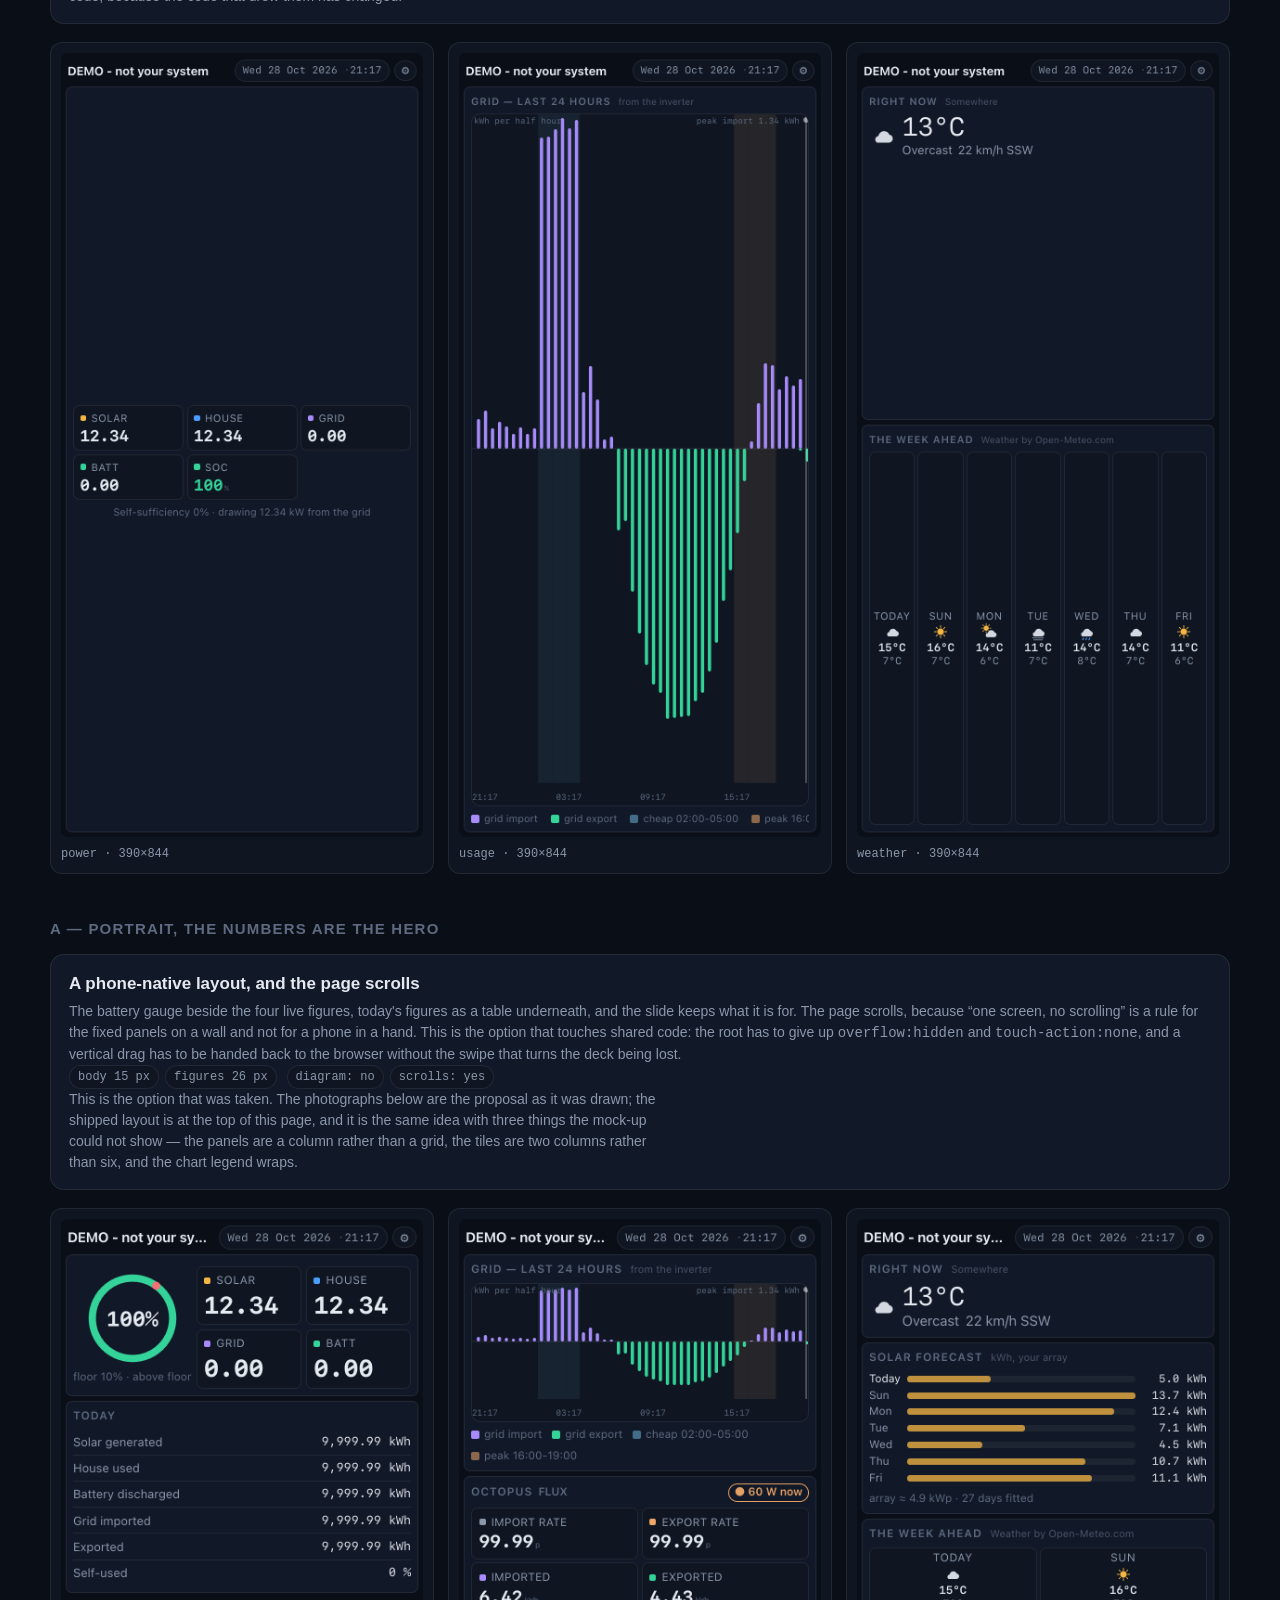
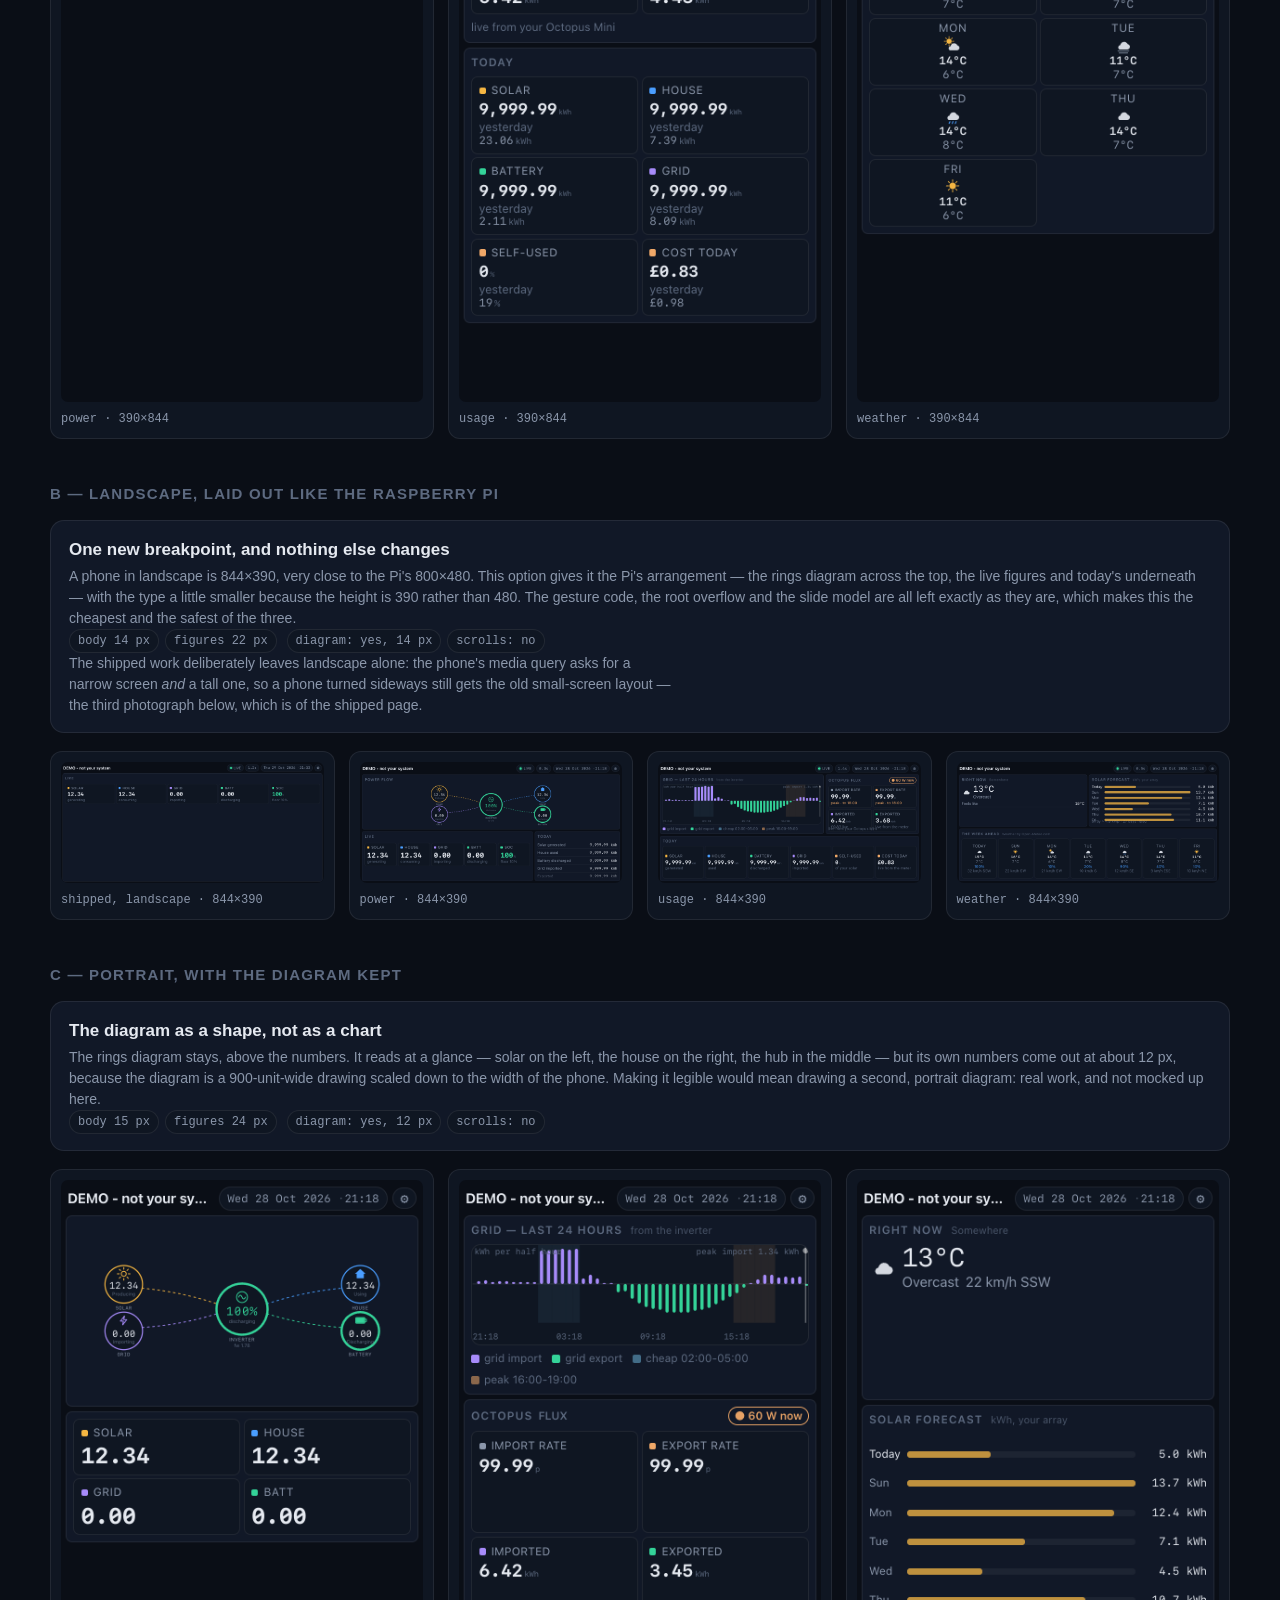
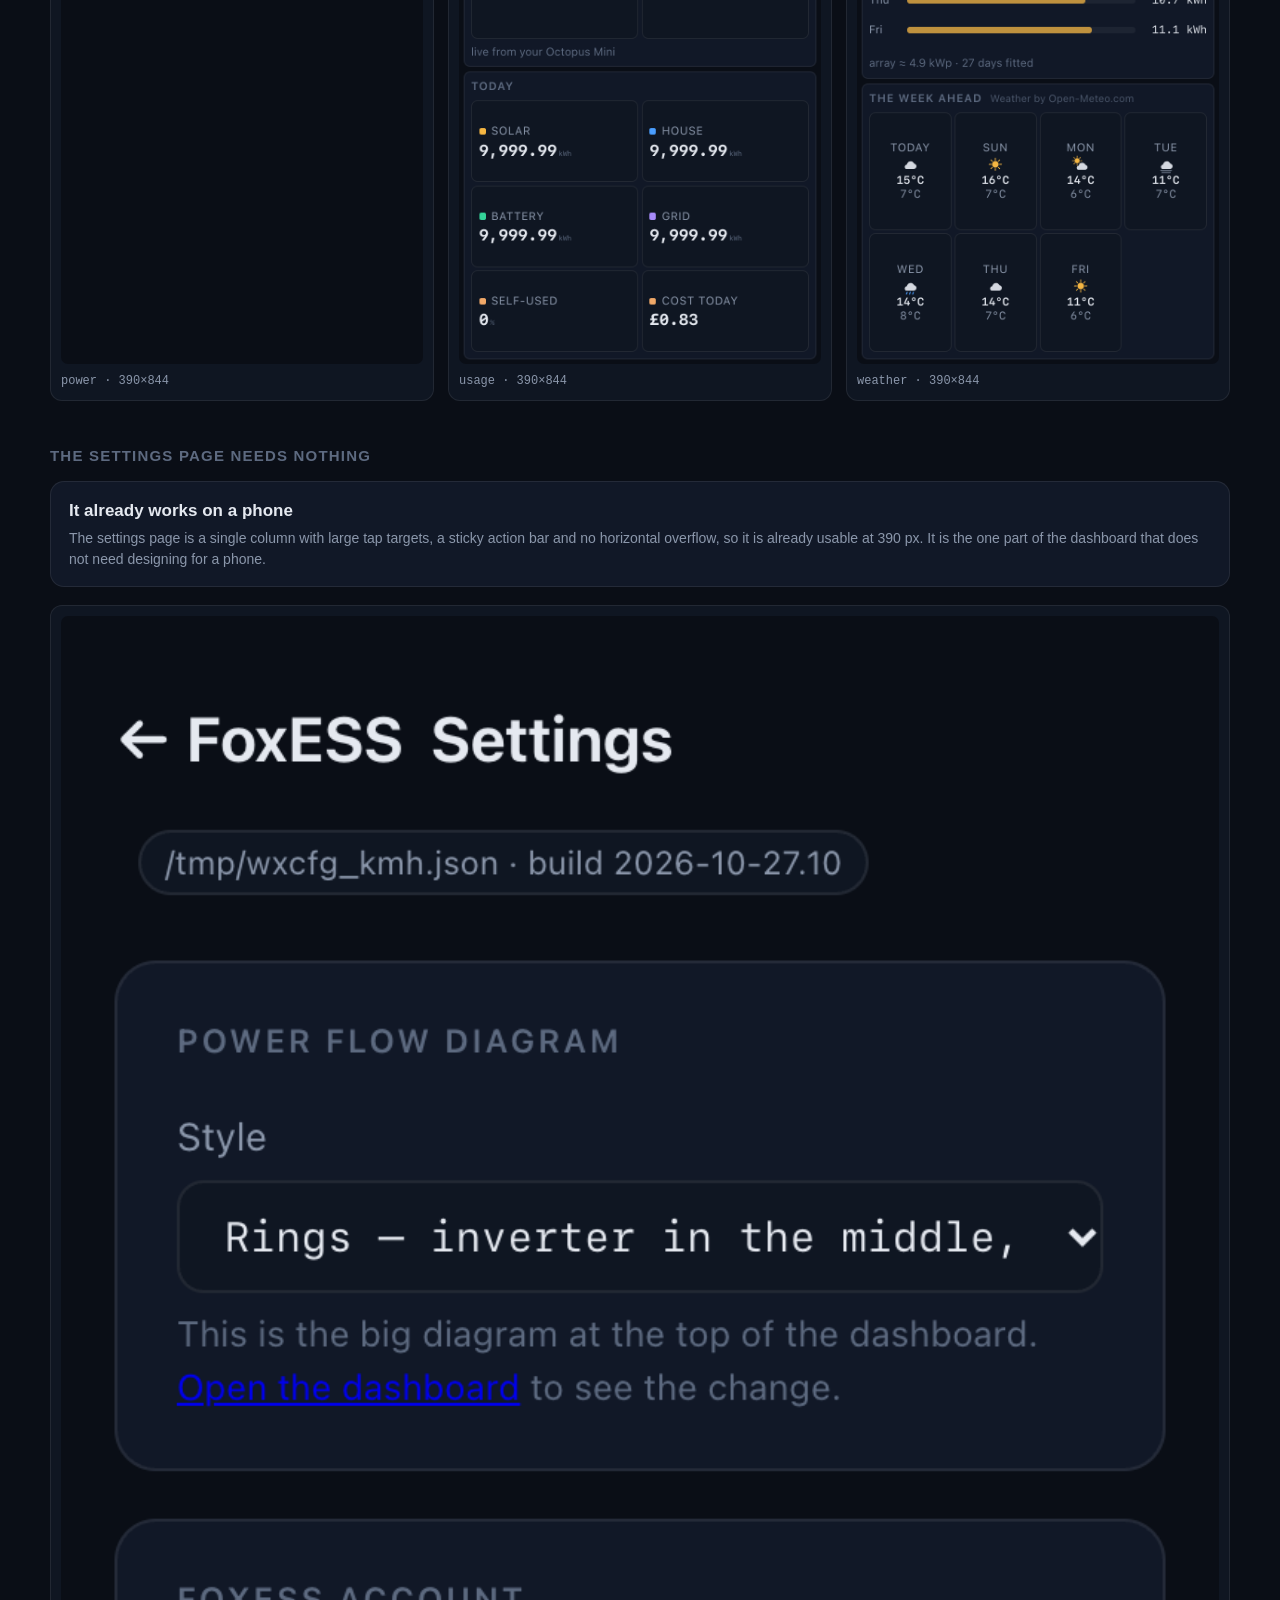
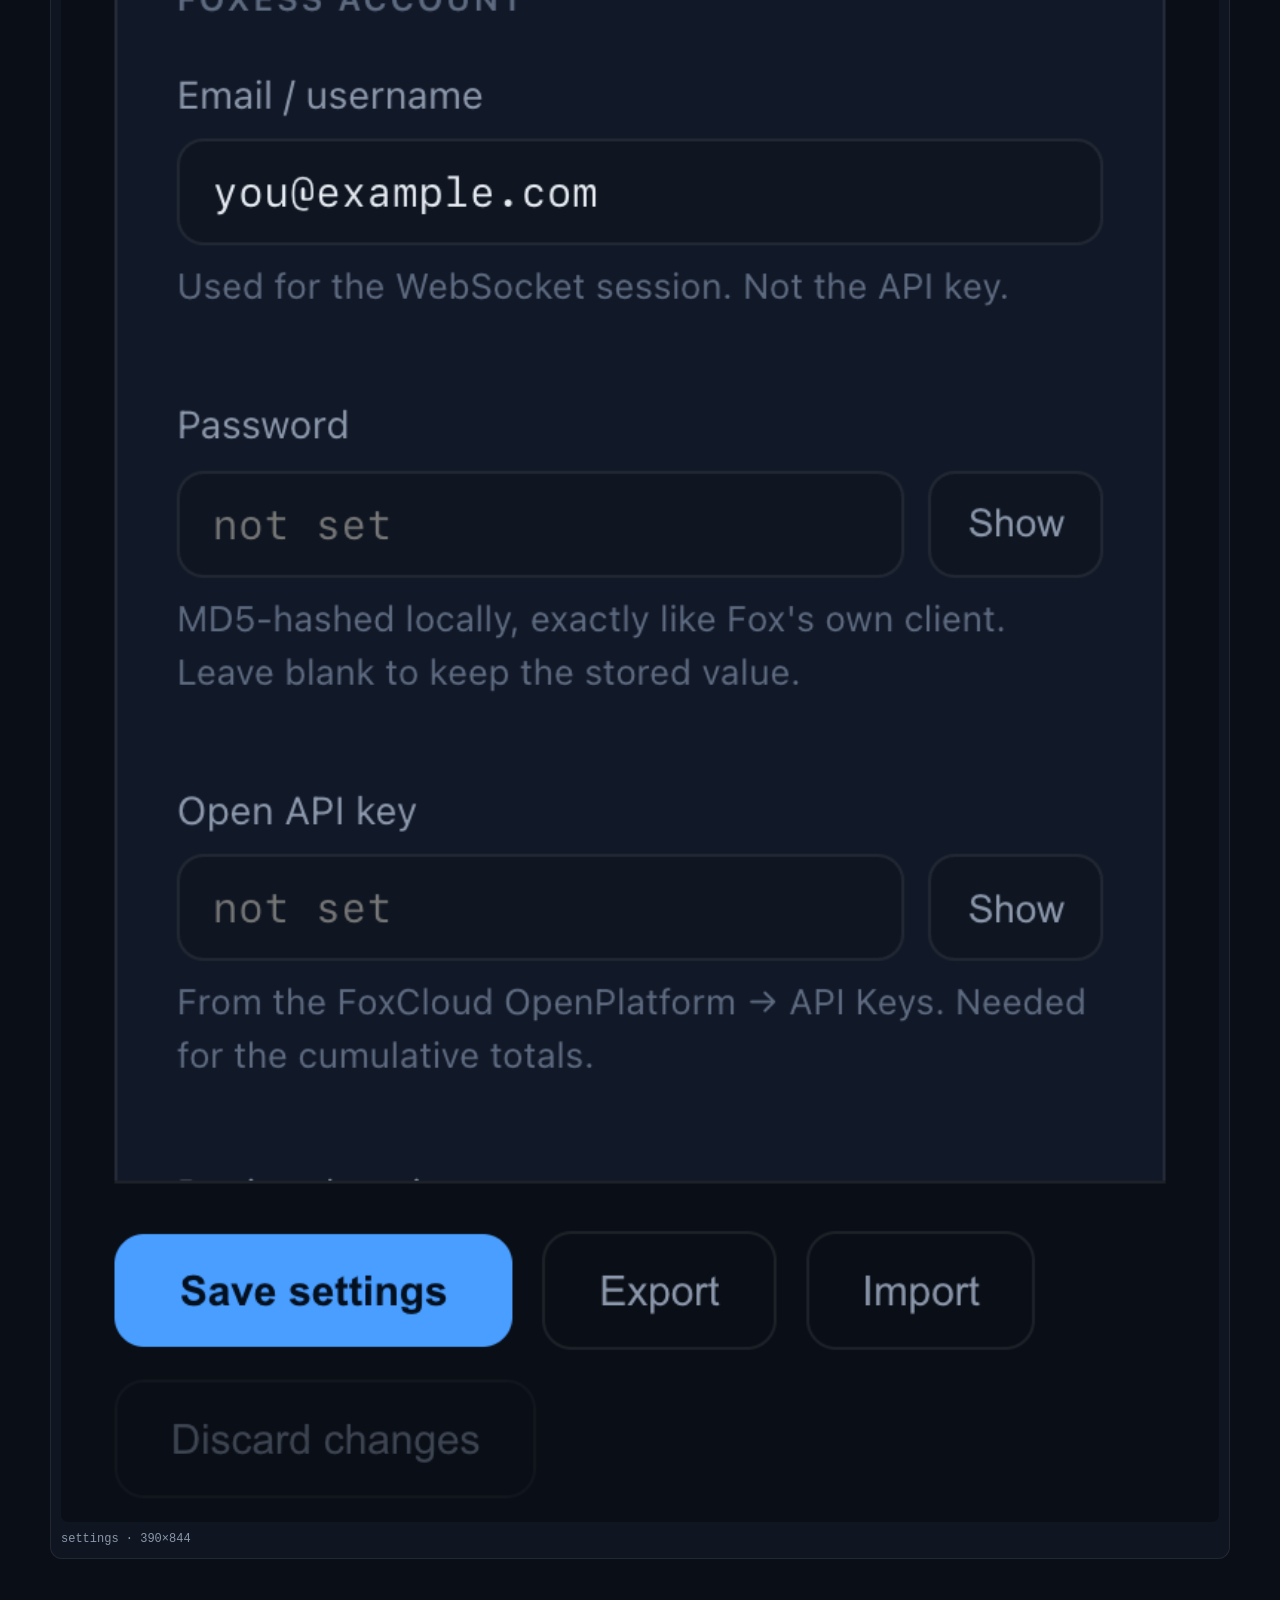
==== commit c3633f54: "The phone fills its screen. The phone layout worked, and it left more than half the screen empty. Th" ====
--- a/docs/mockups/index.html
+++ b/docs/mockups/index.html
@@ -71,6 +71,13 @@
       LCD's 17&nbsp;px, because a phone is read at arm's length.
     </p>
     <p>
+      Each figure carries a word under it — <em>generating</em>,
+      <em>importing</em>, <em>discharging</em> — because the diagram that
+      used to say those words is not there. And the System panel, the one
+      panel the phone dropped and the Pi keeps, is at the bottom: the
+      firmware, the battery units, the minimum state of charge, the signal.
+    </p>
+    <p>
       These three photographs are of the shipped page — the real stylesheet,
       the real data pipeline, the longest values the display ever shows —
       with nothing injected at render time.
